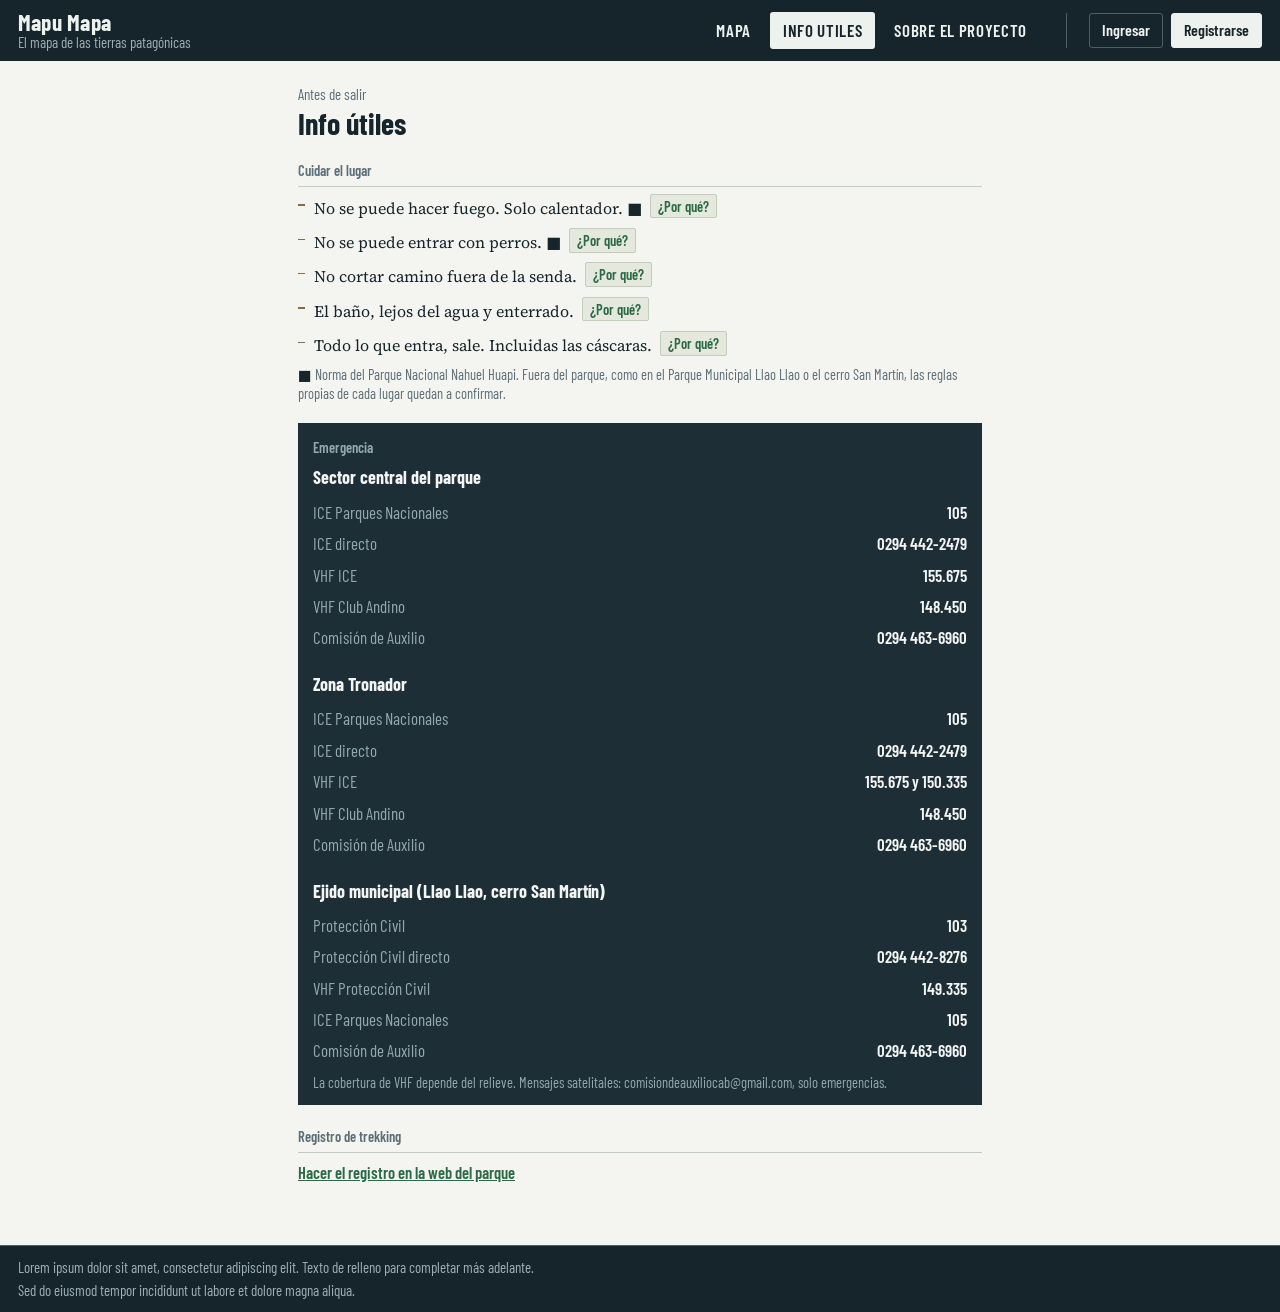
==== info-utiles.html @ 900db00d "Mapu Mapa: mapa real con Leaflet, filtros, travesías por día, estado del registro y usuarios Co-Auth" ====
<!doctype html>
<html lang="es-AR">
<head>
<meta charset="utf-8">
<meta name="viewport" content="width=device-width, initial-scale=1">
<title>Info útiles — Mapu Mapa</title>
<link rel="preconnect" href="https://fonts.googleapis.com">
<link rel="preconnect" href="https://fonts.gstatic.com" crossorigin>
<link href="https://fonts.googleapis.com/css2?family=Barlow+Condensed:wght@400;500;600;700&family=Source+Serif+4:ital,opsz,wght@0,8..60,400;0,8..60,600;1,8..60,400&display=swap" rel="stylesheet">
<link rel="stylesheet" href="style.css">
</head>
<!--
  PÁGINA ESTÁTICA: se edita directamente acá.
  · "Cuidar el lugar": cada norma es un <li>. El cuadrado ■ marca las que son norma del parque.
    El texto dentro de <span class="ans"> es la respuesta a "¿Por qué?".
  · "Emergencia": cada contacto es una línea <div class="row"> con nombre (k) y valor (v).
-->
<body class="info-page" data-page="info">
<header id="site-header" class="site-header"></header>

<main class="info-main">
  <p class="kind">Antes de salir</p>
  <h1 class="t">Info útiles</h1>

  <section class="blk">
    <h2>Cuidar el lugar</h2>
    <ul class="plain">
      <li>No se puede hacer fuego. Solo calentador. <b class="mk of" title="Norma del parque">■</b>
        <details class="why"><summary>¿Por qué?</summary><span class="ans">El bosque andino patagónico no está adaptado al fuego. Una lenga o un coihue quemado no rebrota y la recuperación lleva más de un siglo. Casi todos los incendios del parque arrancan de una fogata mal apagada o una colilla.</span></details></li>
      <li>No se puede entrar con perros. <b class="mk of" title="Norma del parque">■</b>
        <details class="why"><summary>¿Por qué?</summary><span class="ans">El olor y el ladrido llegan mucho más lejos que el perro. El huemul, en peligro de extinción, y el pudú abandonan las zonas donde detectan perros. Además les transmiten moquillo y parvovirus a los carnívoros nativos.</span></details></li>
      <li>No cortar camino fuera de la senda.
        <details class="why"><summary>¿Por qué?</summary><span class="ans">En mallines y pendientes el atajo se vuelve canaleta: el agua lo toma como cauce y se lleva el suelo. Lo que ahorra dos minutos deja una marca que otros después siguen.</span></details></li>
      <li>El baño, lejos del agua y enterrado.
        <details class="why"><summary>¿Por qué?</summary><span class="ans">A más de 70 metros de arroyos y lagunas, en un pozo de unos 20 cm, y el papel se saca en una bolsa. El agua que tomás arriba viene de donde pasó gente antes que vos.</span></details></li>
      <li>Todo lo que entra, sale. Incluidas las cáscaras.
        <details class="why"><summary>¿Por qué?</summary><span class="ans">Con frío, una cáscara tarda años en degradarse. Y la fauna que aprende a asociar gente con comida termina mal.</span></details></li>
    </ul>
    <p class="fine"><b class="mk of">■</b> Norma del Parque Nacional Nahuel Huapi. Fuera del parque, como en el Parque Municipal Llao Llao o el cerro San Martín, las reglas propias de cada lugar quedan a confirmar.</p>
  </section>

  <section class="emerg">
    <h2>Emergencia</h2>

    <div class="zona">
      <h3>Sector central del parque</h3>
      <div class="row"><span class="k">ICE Parques Nacionales</span><span class="v">105</span></div>
      <div class="row"><span class="k">ICE directo</span><span class="v">0294 442-2479</span></div>
      <div class="row"><span class="k">VHF ICE</span><span class="v">155.675</span></div>
      <div class="row"><span class="k">VHF Club Andino</span><span class="v">148.450</span></div>
      <div class="row"><span class="k">Comisión de Auxilio</span><span class="v">0294 463-6960</span></div>
    </div>

    <div class="zona">
      <h3>Zona Tronador</h3>
      <div class="row"><span class="k">ICE Parques Nacionales</span><span class="v">105</span></div>
      <div class="row"><span class="k">ICE directo</span><span class="v">0294 442-2479</span></div>
      <div class="row"><span class="k">VHF ICE</span><span class="v">155.675 y 150.335</span></div>
      <div class="row"><span class="k">VHF Club Andino</span><span class="v">148.450</span></div>
      <div class="row"><span class="k">Comisión de Auxilio</span><span class="v">0294 463-6960</span></div>
    </div>

    <div class="zona">
      <h3>Ejido municipal (Llao Llao, cerro San Martín)</h3>
      <div class="row"><span class="k">Protección Civil</span><span class="v">103</span></div>
      <div class="row"><span class="k">Protección Civil directo</span><span class="v">0294 442-8276</span></div>
      <div class="row"><span class="k">VHF Protección Civil</span><span class="v">149.335</span></div>
      <div class="row"><span class="k">ICE Parques Nacionales</span><span class="v">105</span></div>
      <div class="row"><span class="k">Comisión de Auxilio</span><span class="v">0294 463-6960</span></div>
    </div>

    <p>La cobertura de VHF depende del relieve. Mensajes satelitales: comisiondeauxiliocab@gmail.com, solo emergencias.</p>
  </section>

  <section class="blk">
    <h2>Registro de trekking</h2>
    <p class="reg"><a href="https://www.nahuelhuapi.gov.ar/trekking-y-actividades-de-montana/" target="_blank" rel="noopener">Hacer el registro en la web del parque</a></p>
  </section>
</main>
<footer id="site-footer" class="site-footer"></footer>
<script src="auth.js"></script>
<script src="site.js"></script>
</body>
</html>
---- style.css ----
:root{
  --ink:#16242B; --paper:#E6E9E4; --card:#F4F5F1; --granite:#5C6E77; --hair:#C3CAC3;
  --waterink:#3F6E80; --g0:#8A6A42; --g1:#2C6A45; --g2:#B26A00; --g3:#A3271B;
  --sans:'Barlow Condensed','Arial Narrow',system-ui,sans-serif;
  --serif:'Source Serif 4',Georgia,serif;
}
*{box-sizing:border-box}
html{height:100%}
body{min-height:100%;display:flex;flex-direction:column;margin:0;background:var(--paper);color:var(--ink);font-family:var(--serif);font-size:16px;line-height:1.55;-webkit-font-smoothing:antialiased}
button{font:inherit;color:inherit}
#app{display:block;flex:1 0 auto}
#bar{display:flex;flex-wrap:wrap;align-items:center;gap:10px 26px;padding:10px 18px;background:var(--ink);color:#EEF2EF}
.brand{font-family:var(--sans);line-height:1.05;margin-right:auto}
.brand b{display:block;font-size:23px;font-weight:700;letter-spacing:.01em}
.brand span{font-size:15px;color:#9DB0B4}
.toplink:focus-visible,.zb button:focus-visible{outline:2px solid #F0C36A;outline-offset:2px}

/* ---------- mapa ---------- */
#mapwrap{position:relative;background:#D5DDD3;overflow:hidden;width:100%;height:clamp(440px,76vh,860px)}
#basemap{position:absolute;inset:0;z-index:0;background:#D5DDD3}
#map{position:absolute;inset:0;z-index:1;width:100%;height:100%;display:block;cursor:grab;--u:1}
#map.drag{cursor:grabbing}
.zb{position:absolute;z-index:3;right:14px;bottom:34px;display:flex;flex-direction:column;border:1.5px solid var(--ink);background:var(--card)}
.zb button{width:46px;height:36px;background:none;border:0;cursor:pointer;font-family:var(--sans);font-size:24px;font-weight:600;line-height:1}
.zb button + button{border-top:1px solid var(--hair)}
.zb button:hover{background:#E4E8DD}
.scale{position:absolute;z-index:3;left:14px;bottom:34px;font-family:var(--sans);font-size:14px;color:var(--ink);background:rgba(244,245,241,.9);padding:3px 8px 5px;border:1px solid var(--hair)}
.scale i{display:block;height:5px;border:1.5px solid var(--ink);border-top:0;margin-top:2px}
.attr{position:absolute;z-index:3;left:0;right:0;bottom:0;font-family:var(--sans);font-size:13.5px;line-height:1.2;color:#34464E;background:rgba(244,245,241,.92);padding:4px 14px;border-top:1px solid var(--hair);white-space:nowrap;overflow:hidden;text-overflow:ellipsis}
.attr b{color:var(--ink)}

.cx{fill:none;stroke-linecap:round;stroke-linejoin:round;pointer-events:none}
.cx.shore{stroke:#6F9DAE;stroke-width:calc(var(--u)*.8px)}
.cx.river{stroke:#6F9DAE;stroke-width:calc(var(--u)*1.5px)}
.cx.stream{stroke:#7FA9B8;stroke-width:calc(var(--u)*.8px);opacity:.9}
.cx.road1c{stroke:#7C7265;stroke-width:calc(var(--u)*3.2px)}
.cx.road1{stroke:#FBF8EE;stroke-width:calc(var(--u)*1.8px)}
.cx.road2{stroke:#8C8273;stroke-width:calc(var(--u)*1.2px)}
.cx.tracks{stroke:#8C8273;stroke-width:calc(var(--u)*1px);stroke-dasharray:calc(var(--u)*5px) calc(var(--u)*3px)}
.cx.trails{stroke:#6B4A2B;stroke-width:calc(var(--u)*1px);stroke-dasharray:calc(var(--u)*1px) calc(var(--u)*3.2px);opacity:.75}
.cx.lifts{stroke:#555;stroke-width:calc(var(--u)*.9px);stroke-dasharray:calc(var(--u)*6px) calc(var(--u)*2px) calc(var(--u)*1px) calc(var(--u)*2px);opacity:.7}

.ecase{fill:none;stroke:rgba(255,255,255,.88);stroke-width:calc(var(--u)*7.5px);stroke-linecap:round;stroke-linejoin:round}
.eline{fill:none;stroke-width:calc(var(--u)*3.6px);stroke-linecap:round;stroke-linejoin:round;transition:opacity .18s}
.ehit{fill:none;stroke:transparent;stroke-width:calc(var(--u)*22px);cursor:pointer;stroke-linecap:round}
.e.g1 .eline{stroke:var(--g1)}
.e.g2 .eline{stroke:var(--g2);stroke-dasharray:calc(var(--u)*11px) calc(var(--u)*6px)}
.e.g3 .eline{stroke:var(--g3);stroke-dasharray:calc(var(--u)*1.5px) calc(var(--u)*7px)}
.e.g0 .eline{stroke:var(--g0)}
.e.none .eline{stroke-width:calc(var(--u)*2.6px);opacity:.8}
.e:hover .eline{stroke-width:calc(var(--u)*5.4px)}
.e.sel .ecase{stroke:var(--ink);stroke-width:calc(var(--u)*9.5px)}
.e.sel .eline{stroke-width:calc(var(--u)*4.6px)}
.e.sel.g1 .eline{stroke:#7FD3A0}.e.sel.g2 .eline{stroke:#FFC25A}.e.sel.g3 .eline{stroke:#FF9A8C}
.e.dim .eline{opacity:.22}
.e.dim .ecase{opacity:0}

.lb{pointer-events:none}
.lb text{paint-order:stroke;stroke-linejoin:round}
.lb.lake text{font-family:var(--serif);font-style:italic;font-size:13.5px;fill:var(--waterink);stroke:rgba(205,222,229,.75);stroke-width:2.5px}
.lb.lake.lv1 text{font-size:17px;letter-spacing:.04em}
.lb.glac text{font-family:var(--serif);font-style:italic;font-size:12.5px;fill:#55808F;stroke:rgba(255,255,255,.8);stroke-width:2.5px}
.lb.peak text{font-family:var(--sans);font-size:13.5px;fill:#4A3A28;stroke:rgba(244,242,232,.85);stroke-width:3px}
.lb.peak.lv1 text{font-size:15px;font-weight:600}
.lb.peak path{fill:#4A3A28}
.lb.peak .el{font-size:11.5px;fill:#6E5B44}
.lb.place text{font-family:var(--sans);font-size:14px;fill:#3C3C3C;stroke:rgba(244,242,232,.85);stroke-width:3px;letter-spacing:.03em}
.lb.nolab{display:none}
.n.nolab text{display:none}
.n.nosub text.sub{display:none}

.n{cursor:pointer}
.n text{font-family:var(--sans);font-size:15.5px;font-weight:700;fill:var(--ink);paint-order:stroke;stroke:rgba(250,250,245,.92);stroke-width:4px;stroke-linejoin:round}
.n text.sub{font-size:12.5px;font-weight:500;fill:#3F4F56}
.n .gl{stroke:var(--ink);stroke-width:2.2;fill:#fff}
.n.ref .gl{fill:var(--ink);stroke:#fff;stroke-width:1.8}
.n.pto .gl{fill:var(--ink);stroke:#fff;stroke-width:1.5}
.n.lag .gl{fill:#BFD5DD;stroke:var(--waterink);stroke-width:2}
.n.cum .gl{fill:#4A3A28;stroke:#fff;stroke-width:1.6}
.n:hover text:not(.sub){text-decoration:underline}
.n .halo{fill:none;stroke:none}
.n.sel .halo{stroke:var(--ink);stroke-width:1.6;fill:rgba(255,255,255,.5)}
.n.dim{opacity:.35}

/* ---------- panel ---------- */
#panel{background:var(--card);border-top:2px solid var(--ink)}
.pin{max-width:860px;margin:0 auto;padding:20px 22px 40px}
.tomap{display:inline-block;margin:0 0 12px;font-family:var(--sans);font-size:16px;font-weight:600}
.back{background:none;border:0;padding:0;margin:0 0 12px;cursor:pointer;font-family:var(--sans);font-size:16px;color:var(--g1);font-weight:600;text-decoration:underline;text-underline-offset:3px}
.kind{font-family:var(--sans);font-size:15px;color:var(--granite);margin:0 0 2px}
h1.t{font-family:var(--sans);font-weight:700;font-size:30px;line-height:1.04;margin:0}
.subt{font-family:var(--sans);font-size:18px;color:#2d3f48;margin:2px 0 0}
.blk{margin-top:20px}
.blk > h2{font-family:var(--sans);font-weight:600;font-size:14.5px;color:var(--granite);margin:0 0 7px;padding-bottom:4px;border-bottom:1px solid var(--hair);display:flex;justify-content:space-between;align-items:baseline}
.blk > h2 button{background:none;border:0;padding:0;cursor:pointer;font-family:var(--sans);font-size:14.5px;color:var(--g1);font-weight:600;text-decoration:underline;text-underline-offset:2px}
.blk p{margin:0 0 8px}
.blk p:last-child{margin-bottom:0}
.row{display:flex;justify-content:space-between;align-items:baseline;gap:12px;font-family:var(--sans);font-size:17px;padding:2.5px 0}
.row .k{color:var(--granite)}
.row .v{font-weight:600;text-align:right}
.row .v.soft{font-weight:400;color:#6d7d80}
.mk{font-family:var(--sans);font-weight:700;font-style:normal}
.mk.of{color:var(--ink)} .mk.ve{color:var(--g1)} .mk.os{color:var(--g0)} .mk.pe{color:#9aa6a3}
.pend{color:#75858a;font-style:italic}
.fine{font-family:var(--sans);font-size:14.5px;color:var(--granite);line-height:1.3}
.guia{border:1.5px solid var(--ink);background:#fff}
.gseason{display:flex;align-items:center;gap:10px;padding:8px 11px;opacity:.5}
.gseason.on{opacity:1}
.gseason + .gseason{border-top:1px dashed var(--hair)}
.gseason .lab{font-family:var(--sans);font-size:18px;font-weight:600;line-height:1.1}
.sw{flex:0 0 30px}
.gnote{font-family:var(--sans);font-size:15px;color:#3a4b53;padding:7px 11px 9px;line-height:1.3;border-top:1px solid var(--hair)}
.sendas{display:flex;flex-wrap:wrap;gap:5px;margin-top:2px}
.sendas span{font-family:var(--sans);font-size:15px;font-weight:600;border:1px solid var(--hair);background:#fff;padding:0 7px;border-radius:2px}
.sendas em{font-family:var(--sans);font-style:normal;font-size:15px;color:var(--granite);align-self:center}
.stamp{font-family:var(--sans);display:inline-block;border:1.5px solid var(--g0);color:var(--g0);padding:2px 9px;font-size:15px;font-weight:600}
.stamp.no{border-color:#9aa6a3;color:#6d7d80}
ul.plain{margin:0;padding:0;list-style:none}
ul.plain li{padding-left:16px;position:relative;margin-bottom:8px}
ul.plain li::before{content:"";position:absolute;left:0;top:.66em;width:7px;height:1.5px;background:var(--g0)}
details.why{display:inline}
details.why summary{display:inline-block;list-style:none;cursor:pointer;font-family:var(--sans);font-weight:600;font-size:14.5px;background:#E4E8DD;color:var(--g1);border:1px solid #C2CDBC;padding:0 7px;margin-left:4px;border-radius:2px;vertical-align:1.5px}
details.why summary::-webkit-details-marker{display:none}
details.why summary:hover{background:#D9E0CE}
details.why summary:focus-visible{outline:2px solid var(--g1);outline-offset:2px}
details.why[open] summary{background:var(--g1);color:#fff;border-color:var(--g1)}
details.why .ans{display:block;margin:7px 0 3px;padding:10px 13px;background:#fff;border-left:3px solid var(--g1);font-size:15px;line-height:1.55}
@media (prefers-reduced-motion:no-preference){details.why .ans{animation:drop .16s ease-out}}
@keyframes drop{from{opacity:0;transform:translateY(-3px)}to{opacity:1;transform:none}}
.emerg{background:#1D2E36;color:#DDE4E2;padding:13px 15px;margin-top:20px}
.emerg h2{font-family:var(--sans);font-weight:600;font-size:14.5px;color:#92A8AE;margin:0 0 6px}
.emerg .row .k{color:#92A8AE} .emerg .row .v{color:#F2F5F3}
.emerg p{font-family:var(--sans);font-size:14.5px;color:#92A8AE;margin:7px 0 0;line-height:1.3}
.list{margin:0;padding:0;list-style:none;border-top:1px solid var(--hair)}
.list li{border-bottom:1px solid var(--hair)}
.list button{display:flex;align-items:center;gap:11px;width:100%;background:none;border:0;padding:9px 2px;cursor:pointer;text-align:left}
.list button:hover{background:#E9ECE4}
.list button:focus-visible{outline:2px solid var(--g1);outline-offset:-2px}
.list .nm{font-family:var(--sans);font-size:18.5px;font-weight:600;line-height:1.12}
.list .ds{font-family:var(--sans);font-size:15px;color:var(--granite);line-height:1.2;display:block;font-weight:400}
.list .sws{margin-left:auto;display:flex;flex-direction:column;gap:5px;flex:0 0 30px}
.list .sws .sw{flex:0 0 auto}
.leg{display:grid;grid-template-columns:34px 1fr;gap:7px 10px;align-items:center;font-family:var(--sans);font-size:16.5px}
.leg svg{display:block}
a{color:var(--g1)}
.reg a{font-family:var(--sans);font-size:16.5px;font-weight:600}
.prof{display:block;width:100%;height:auto;background:#fff;border:1px solid var(--hair)}
.big{display:grid;grid-template-columns:repeat(3,1fr);border:1.5px solid var(--ink);background:#fff}
.big div{padding:7px 9px 8px;min-width:0}
.big div + div{border-left:1px solid var(--hair)}
.big b{display:block;font-family:var(--sans);font-size:21px;font-weight:700;line-height:1.05;white-space:nowrap}
.big span{font-family:var(--sans);font-size:14px;color:var(--granite)}
@media (max-width:880px){
  #mapwrap{height:clamp(380px,64vh,640px)}
  .attr{white-space:normal}
}

/* avisos de la base de datos */
#avisos{margin:14px 22px 0;border:1.5px solid var(--g3);border-left-width:5px;background:#FBEFEC;padding:9px 12px;font-family:var(--sans);font-size:16px;color:var(--ink)}
#avisos summary{cursor:pointer;font-weight:600;color:var(--g3)}
#avisos ul{margin:8px 0 2px;padding-left:18px}
#avisos li{margin:3px 0;font-family:var(--serif);font-size:15px;line-height:1.35}

/* enlace del encabezado */
.toplink{font-family:var(--sans);font-size:17px;font-weight:600;color:#EEF2EF;text-decoration:none;border:1.5px solid #4A5E67;border-radius:3px;padding:4px 12px 5px}
.toplink:hover{background:#EEF2EF;color:var(--ink)}

/* página Info útiles */
.info-page{background:var(--card)}
.info-main{flex:1;width:100%;max-width:720px;margin:0 auto;padding:22px 18px 60px}
.info-main .blk:first-of-type{border-top:0}
.zona + .zona{margin-top:18px}
.zona h3{font-family:var(--sans);font-size:18px;font-weight:700;margin:0 0 4px;color:#F2F5F3}

/* encabezado y pie compartidos (site.js) */
.site-header{position:relative;z-index:30;display:flex;flex-wrap:nowrap;align-items:center;gap:10px 26px;padding:10px 18px;background:var(--ink);color:#EEF2EF}
.site-header .brand{flex:0 0 auto;white-space:nowrap;margin-right:0}
.menu{display:flex;align-items:center;gap:10px 26px;margin-left:auto;flex:0 0 auto}
.mainnav{display:flex;gap:6px}
.mainnav a{white-space:nowrap;font-family:var(--sans);font-size:17px;font-weight:600;letter-spacing:.04em;color:#EEF2EF;text-decoration:none;border:1.5px solid transparent;border-radius:3px;padding:4px 12px 5px}
.mainnav a:hover{border-color:#4A5E67}
.mainnav a[aria-current="page"]{background:#EEF2EF;color:var(--ink)}
.mainnav a:focus-visible,.ubtn:focus-visible,.burger:focus-visible{outline:2px solid #F0C36A;outline-offset:2px}
.userbox{display:flex;align-items:center;gap:8px;padding-left:22px;border-left:1px solid #4A5E67;font-family:var(--sans)}
.uemail{max-width:200px;overflow:hidden;text-overflow:ellipsis;white-space:nowrap;font-size:16px;color:#C8D4D6}
.ubtn{font-family:var(--sans);font-size:16px;font-weight:600;white-space:nowrap;background:none;color:#EEF2EF;border:1.5px solid #4A5E67;border-radius:3px;padding:4px 12px 5px;cursor:pointer}
.ubtn:hover{border-color:#EEF2EF}
.ubtn.pri{background:#EEF2EF;color:var(--ink);border-color:#EEF2EF}
.ubtn.pri:hover{background:#fff}
.ubtn:disabled{opacity:.5;cursor:default}
.burger{display:none;margin-left:auto;flex-direction:column;justify-content:center;gap:5px;width:42px;height:38px;padding:0 9px;background:none;border:1.5px solid #4A5E67;border-radius:3px;cursor:pointer}
.burger span{display:block;height:2px;background:#EEF2EF;transition:transform .15s,opacity .15s}
.site-header.open .burger span:nth-child(1){transform:translateY(7px) rotate(45deg)}
.site-header.open .burger span:nth-child(2){opacity:0}
.site-header.open .burger span:nth-child(3){transform:translateY(-7px) rotate(-45deg)}
/* compacto: lo agrega site.js cuando no entra en una línea */
.site-header.compact .burger{display:flex}
.site-header.compact .menu{display:none;position:absolute;left:0;right:0;top:100%;flex-direction:column;align-items:stretch;gap:0;margin:0;padding:8px 18px 14px;background:var(--ink);border-top:1px solid #4A5E67;box-shadow:0 8px 16px rgba(22,36,43,.3)}
.site-header.compact.open .menu{display:flex}
.site-header.compact .mainnav{flex-direction:column;gap:2px}
.site-header.compact .mainnav a{padding:10px 8px;font-size:19px;border-radius:0;border-width:0 0 1px;border-color:#2F434C}
.site-header.compact .mainnav a[aria-current="page"]{border-color:#2F434C}
.site-header.compact .userbox{padding:12px 0 0;border-left:0;flex-wrap:wrap}
/* ventana de ingreso */
.userdlg{width:min(380px,calc(100vw - 32px));padding:20px 22px 16px;border:1.5px solid var(--ink);border-radius:4px;background:var(--card);color:var(--ink);font-family:var(--sans)}
.userdlg::backdrop{background:rgba(22,36,43,.55)}
.userdlg h2{margin:12px 0 10px;font-size:24px;font-weight:700}
.userdlg label{display:block;margin:10px 0 0;font-size:16px;font-weight:600}
.userdlg input{display:block;width:100%;margin-top:3px;padding:7px 9px;font:inherit;font-size:17px;font-weight:400;border:1.5px solid var(--granite);border-radius:3px;background:#fff;color:var(--ink)}
.userdlg input:focus-visible{outline:2px solid var(--g1);outline-offset:1px}
.utabs{display:flex;border-bottom:1.5px solid var(--hair)}
.utabs button{flex:1;background:none;border:0;border-bottom:3px solid transparent;margin-bottom:-1.5px;padding:6px 4px;font:inherit;font-size:17px;font-weight:600;color:var(--granite);cursor:pointer}
.utabs button[aria-selected="true"]{color:var(--ink);border-bottom-color:var(--ink)}
.uhint{margin:6px 0 0;font-size:15px;color:var(--granite)}
.uerr{min-height:1.3em;margin:8px 0 0;font-size:16px;font-weight:600;color:var(--g3)}
.uact{display:flex;justify-content:flex-end;gap:8px;margin-top:6px}
.userdlg .ubtn{color:var(--ink);border-color:var(--granite)}
.userdlg .ubtn.pri{background:var(--ink);color:#fff;border-color:var(--ink)}
.unote{margin:12px 0 0;font-size:14px;color:var(--granite)}
.site-footer{padding:12px 18px;background:var(--ink);color:#9DB0B4;font-family:var(--sans);font-size:15px;line-height:1.3;border-top:1px solid #4A5E67}
.site-footer p{margin:0}
.site-footer p + p{margin-top:3px}
#bar{background:var(--card);color:var(--ink);border-bottom:1px solid var(--hair);position:relative;z-index:5}
.filtros{display:flex;flex-wrap:wrap;align-items:center;gap:8px 10px;font-family:var(--sans)}
.flt{position:relative}
.fbtn{display:flex;align-items:center;gap:8px;background:#fff;border:1.5px solid var(--hair);border-radius:3px;padding:4px 10px 5px;cursor:pointer;font-size:16px;line-height:1.1;color:var(--ink)}
.fbtn:hover,.flt.open .fbtn{border-color:var(--ink)}
.fbtn:focus-visible,.fpanel input:focus-visible,.fall button:focus-visible{outline:2px solid var(--g1);outline-offset:2px}
.fn{font-weight:700}
.fv{color:var(--granite);font-weight:500}
.flt.on .fv{color:var(--ink)}
.flt.on .fbtn{border-color:var(--waterink);background:#EAF1F3}
.fbtn svg{transition:transform .15s}.flt.open .fbtn svg{transform:rotate(180deg)}
.fpanel{position:absolute;top:calc(100% + 4px);left:0;min-width:230px;max-height:60vh;overflow:auto;background:#fff;border:1.5px solid var(--ink);box-shadow:0 6px 16px rgba(22,36,43,.22);padding:6px 4px}
.fpanel[hidden]{display:none}
.fall{display:flex;gap:14px;padding:2px 8px 6px;border-bottom:1px solid var(--hair);margin-bottom:4px}
.fall button{background:none;border:0;padding:0;cursor:pointer;font-size:15px;color:var(--waterink);text-decoration:underline}
.fpanel label{display:flex;align-items:center;gap:9px;padding:5px 8px;cursor:pointer;font-size:17px;line-height:1.15;white-space:nowrap}
.fpanel label:hover{background:#EEF1EA}
.fpanel label span{flex:1}
.fpanel label b{font-weight:500;color:var(--granite);font-size:15px}
.fpanel input{margin:0;width:16px;height:16px;accent-color:var(--ink)}
.fcount{margin-left:auto;font-size:15px;color:var(--granite)}

/* aviso de gestos del mapa */
.maphint{z-index:4;position:absolute;inset:0;display:flex;align-items:center;justify-content:center;padding:20px;background:rgba(22,36,43,.55);color:#fff;font-family:var(--sans);font-size:24px;font-weight:600;text-align:center;opacity:0;pointer-events:none;transition:opacity .2s;z-index:3}
.maphint.on{opacity:1}
#map{touch-action:pan-y}

/* selector Trekking / Montañismo */
.modebar{display:flex;justify-content:center;padding:14px 18px;background:var(--paper);border-bottom:1px solid var(--hair)}
.modesw{display:flex;width:min(440px,100%);padding:4px;background:#fff;border:2px solid var(--ink);border-radius:999px;font-family:var(--sans)}
.modesw button,.soon-wrap{flex:1}
.modesw button{width:100%;padding:9px 10px 10px;border:0;border-radius:999px;background:none;font-size:24px;font-weight:700;letter-spacing:.05em;text-transform:uppercase;color:var(--granite);cursor:pointer}
.modesw button.on{background:var(--ink);color:#fff;cursor:default}
.modesw button[aria-disabled="true"]{cursor:not-allowed;opacity:.7}
.modesw button:focus-visible{outline:2px solid var(--g1);outline-offset:2px}
.soon-wrap{position:relative;display:flex}
.soon{position:absolute;left:50%;top:calc(100% + 10px);transform:translateX(-50%);padding:5px 12px 6px;background:var(--ink);color:#fff;border-radius:3px;font-size:16px;font-weight:600;letter-spacing:.03em;white-space:nowrap;opacity:0;pointer-events:none;transition:opacity .15s;z-index:40}
.soon::before{content:"";position:absolute;left:50%;bottom:100%;margin-left:-6px;border:6px solid transparent;border-bottom-color:var(--ink)}
.soon-wrap:hover .soon,.soon-wrap:focus-within .soon{opacity:1}

.leg.sym{margin-top:10px}

.tvstrip{display:flex;flex-wrap:wrap;align-items:center;gap:8px;margin-top:10px;padding-top:10px;border-top:1px solid var(--hair);font-family:var(--sans)}
.tvh{font-size:16px;font-weight:700}.tvh.soft{font-weight:400;color:var(--granite)}
.tvb{display:flex;align-items:center;gap:8px;background:#fff;border:1.5px solid var(--hair);border-radius:3px;padding:4px 10px 5px;font-size:16px;cursor:pointer;color:var(--ink)}
.tvb:hover{border-color:var(--ink)}
.tvb.on{background:var(--ink);color:#fff;border-color:var(--ink)}
.tvb.on .sw line{stroke:#fff}
.tvb small{font-size:14px;color:var(--granite)}.tvb.on small{color:#C8D4D6}
.tvb:focus-visible{outline:2px solid var(--g1);outline-offset:2px}
.fall span{font-size:15px;color:var(--granite)}
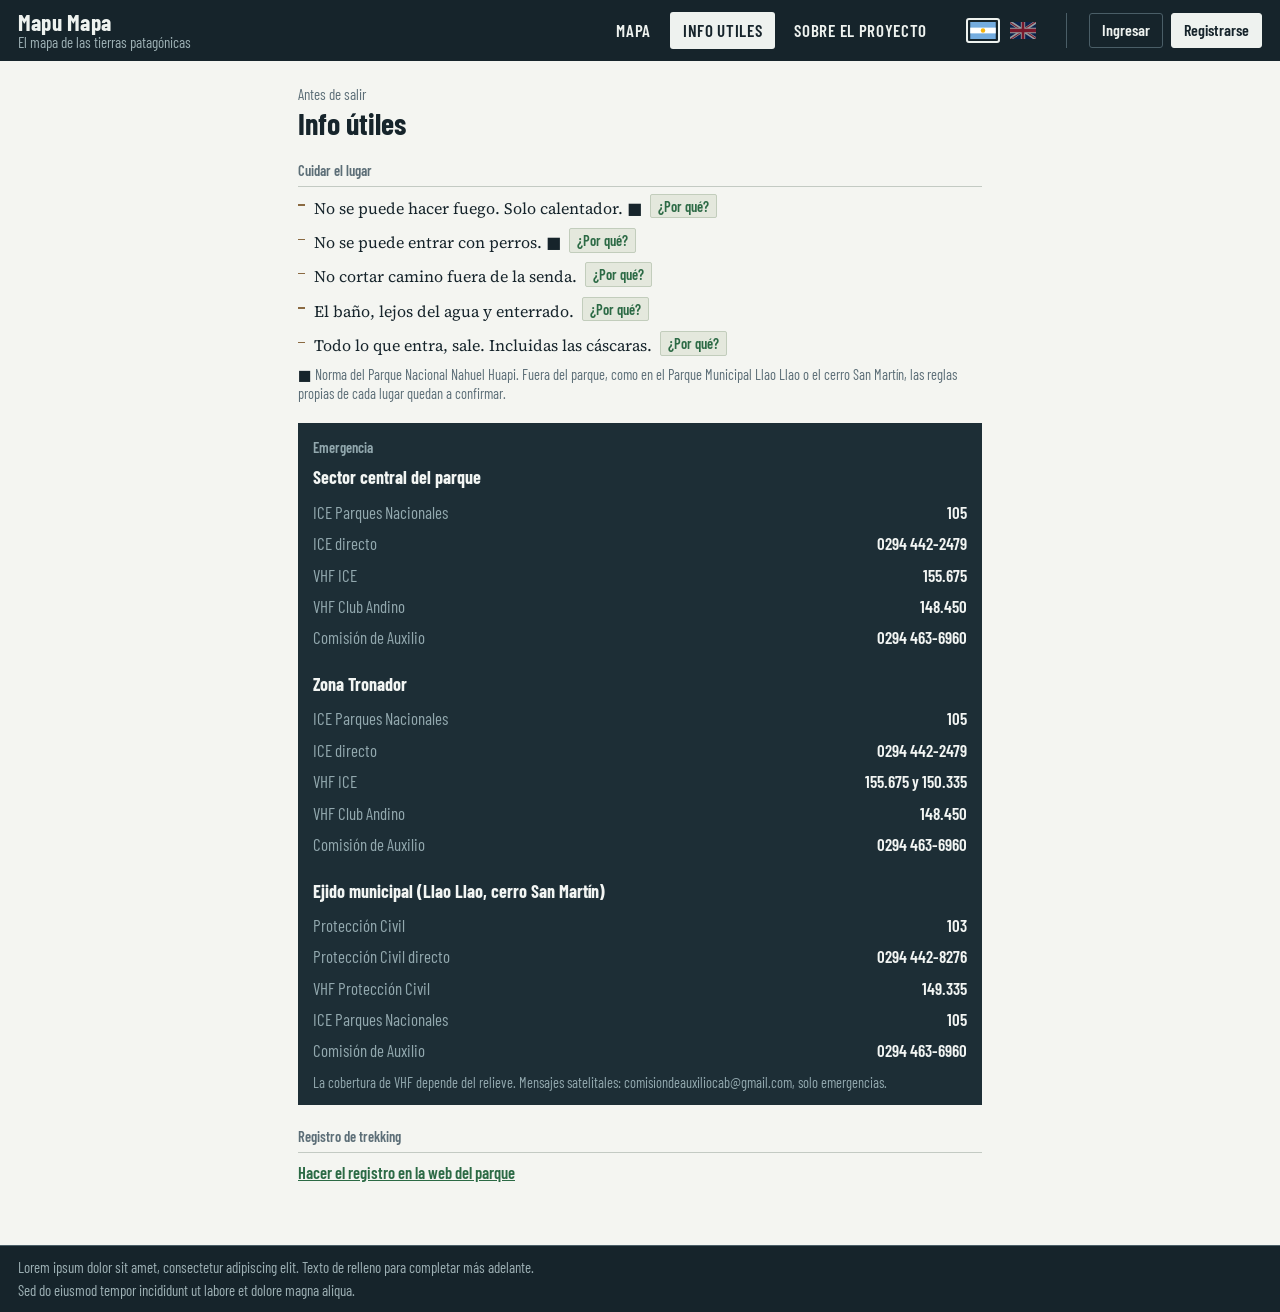
==== commit d07ad537: "Version en ingles con banderas, travesia Pampa Linda - Roca - Frias, y titulos de travesias en dos i" ====
--- a/info-utiles.html
+++ b/info-utiles.html
@@ -78,6 +78,7 @@
   </section>
 </main>
 <footer id="site-footer" class="site-footer"></footer>
+<script src="i18n.js"></script>
 <script src="auth.js"></script>
 <script src="site.js"></script>
 </body>
--- a/style.css
+++ b/style.css
@@ -10,7 +10,9 @@
 button{font:inherit;color:inherit}
 #app{display:block;flex:1 0 auto}
 #bar{display:flex;flex-wrap:wrap;align-items:center;gap:10px 26px;padding:10px 18px;background:var(--ink);color:#EEF2EF}
-.brand{font-family:var(--sans);line-height:1.05;margin-right:auto}
+.brand{font-family:var(--sans);line-height:1.05;margin-right:auto;color:inherit;text-decoration:none}
+.brand:hover b{text-decoration:underline;text-underline-offset:3px}
+.brand:focus-visible{outline:2px solid #F0C36A;outline-offset:3px}
 .brand b{display:block;font-size:23px;font-weight:700;letter-spacing:.01em}
 .brand span{font-size:15px;color:#9DB0B4}
 .toplink:focus-visible,.zb button:focus-visible{outline:2px solid #F0C36A;outline-offset:2px}
@@ -223,6 +225,7 @@
 #bar{background:var(--card);color:var(--ink);border-bottom:1px solid var(--hair);position:relative;z-index:5}
 .filtros{display:flex;flex-wrap:wrap;align-items:center;gap:8px 10px;font-family:var(--sans)}
 .flt{position:relative}
+.flt.open{z-index:20}
 .fbtn{display:flex;align-items:center;gap:8px;background:#fff;border:1.5px solid var(--hair);border-radius:3px;padding:4px 10px 5px;cursor:pointer;font-size:16px;line-height:1.1;color:var(--ink)}
 .fbtn:hover,.flt.open .fbtn{border-color:var(--ink)}
 .fbtn:focus-visible,.fpanel input:focus-visible,.fall button:focus-visible{outline:2px solid var(--g1);outline-offset:2px}
@@ -271,3 +274,51 @@
 .tvb small{font-size:14px;color:var(--granite)}.tvb.on small{color:#C8D4D6}
 .tvb:focus-visible{outline:2px solid var(--g1);outline-offset:2px}
 .fall span{font-size:15px;color:var(--granite)}
+
+/* ---------- ficha sobre el mapa ---------- */
+#dr{position:absolute;z-index:3;top:0;right:0;bottom:0;width:min(440px,46%);background:var(--card);border-left:2px solid var(--ink);overflow-y:auto;overscroll-behavior:contain;box-shadow:-6px 0 18px rgba(0,0,0,.18)}
+.drh{position:sticky;top:0;z-index:2;display:flex;justify-content:space-between;gap:8px;padding:7px 12px;background:var(--card);border-bottom:1px solid var(--hair)}
+.drh button{background:none;border:1.5px solid var(--hair);border-radius:3px;padding:3px 10px 4px;cursor:pointer;font-family:var(--sans);font-size:15.5px;font-weight:600;color:var(--ink)}
+.drh button:hover{border-color:var(--ink)}
+#dr .pin{max-width:none;margin:0;padding:14px 18px 28px}
+#dr h1.t{font-size:27px}
+#mapwrap.dr-open .zb{right:calc(min(440px,46%) + 14px)}
+.gpx{margin-top:10px;background:var(--ink);color:#fff;border:0;border-radius:3px;padding:6px 14px 7px;font-family:var(--sans);font-size:16px;font-weight:600;cursor:pointer}
+.gpx:hover{background:#2d4350}
+@media (max-width:880px){
+  #dr{position:fixed;z-index:50;top:auto;left:0;right:0;bottom:0;width:auto;max-height:46vh;border-left:0;border-top:2px solid var(--ink);box-shadow:0 -6px 18px rgba(0,0,0,.28)}
+  #mapwrap.dr-open .zb{right:14px}
+}
+/* ---------- búsqueda ---------- */
+.buscar{position:absolute;z-index:4;top:12px;left:246px;width:min(320px,calc(100% - 270px - 14px))}
+#q{width:100%;box-sizing:border-box;font-family:var(--sans);font-size:16px;padding:5px 10px 6px;border:1.5px solid var(--hair);border-radius:3px;background:#fff;color:var(--ink)}
+#q:focus{outline:2px solid var(--g1);outline-offset:1px;border-color:var(--ink)}
+#qres{position:absolute;z-index:30;left:0;right:0;top:calc(100% + 4px);margin:0;padding:3px;list-style:none;background:var(--card);border:1.5px solid var(--ink);max-height:60vh;overflow:auto;box-shadow:0 8px 20px rgba(0,0,0,.18)}
+#qres li{display:flex;flex-direction:column;padding:5px 9px 6px;cursor:pointer;font-family:var(--sans);line-height:1.15}
+#qres li b{font-size:17px}
+#qres li span{font-size:14px;color:var(--granite)}
+#qres li:hover,#qres li[aria-selected=true]{background:#E4E8DD}
+#qres li.vacio-q{cursor:default;font-size:15px;color:var(--granite)}
+/* ---------- capas, aviso de filtros vacíos, ubicación ---------- */
+.capas{position:absolute;z-index:3;left:14px;top:12px;display:flex;border:1.5px solid var(--ink);background:var(--card)}
+.capas button{background:none;border:0;padding:5px 12px 6px;cursor:pointer;font-family:var(--sans);font-size:15.5px;font-weight:600;color:var(--ink)}
+.capas button + button{border-left:1px solid var(--hair)}
+.capas button.on{background:var(--ink);color:#fff}
+.capas button:focus-visible,.zb button:focus-visible{outline:2px solid #F0C36A;outline-offset:-3px}
+.vacio{position:absolute;z-index:3;left:50%;top:60px;transform:translateX(-50%);max-width:calc(100% - 28px);background:var(--card);border:1.5px solid var(--ink);padding:9px 14px 10px;font-family:var(--sans);font-size:17px;text-align:center;box-shadow:0 6px 16px rgba(0,0,0,.2)}
+.vacio[hidden]{display:none}
+.vacio button{margin-left:8px;background:var(--ink);color:#fff;border:0;border-radius:3px;padding:3px 10px 4px;font-family:var(--sans);font-size:15.5px;font-weight:600;cursor:pointer}
+.zb #zloc{display:flex;align-items:center;justify-content:center;color:var(--ink)}
+.yo{pointer-events:none}
+.yo .yo-h{fill:rgba(36,118,226,.22)}
+.yo .yo-d{fill:#2476E2;stroke:#fff;stroke-width:2.5px}
+@media (max-width:880px){.capas button{padding:4px 9px 5px;font-size:14.5px}.buscar{left:14px;right:14px;width:auto;top:54px}.vacio{top:104px}}
+
+/* ---------- idioma ---------- */
+.langbox{display:flex;align-items:center}
+.langsw{display:flex;gap:6px;align-items:center}
+.langsw button{background:none;border:2px solid transparent;border-radius:3px;padding:2px;cursor:pointer;line-height:0;opacity:.55}
+.langsw button:hover{opacity:.9}
+.langsw button.on{opacity:1;border-color:#EEF2EF}
+.langsw button:focus-visible{outline:2px solid #F0C36A;outline-offset:2px}
+.langsw svg{display:block;width:26px;height:17px}
